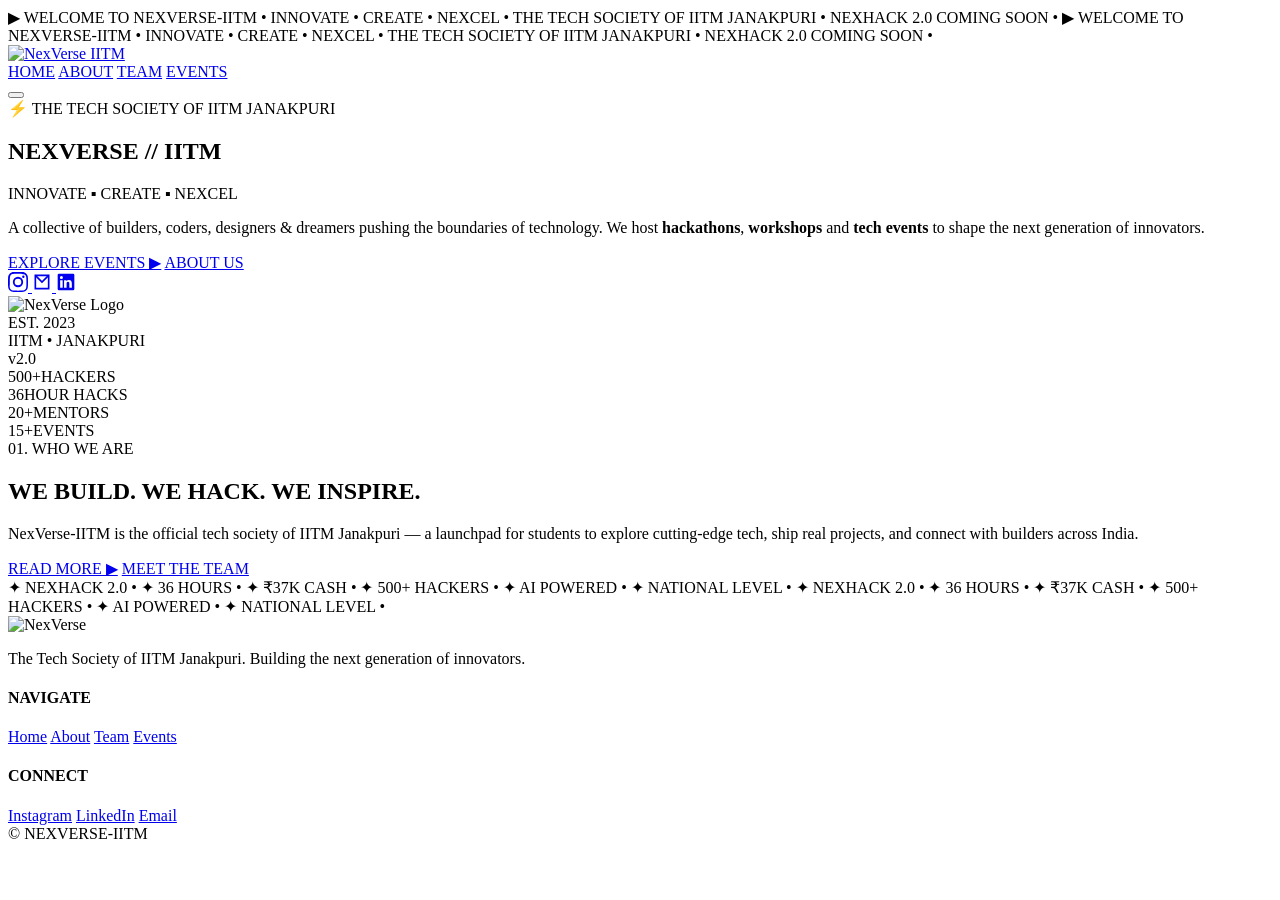
==== index.html @ a56955b2 "Add files via upload" ====
<!DOCTYPE html>
<html lang="en">
<head>
  <meta charset="UTF-8" />
  <meta name="viewport" content="width=device-width, initial-scale=1.0" />
  <title>NexVerse IITM | Innovate. Create. Nexcel.</title>
  <link rel="icon" type="image/jpeg" href="assets/favicon.png">
  <link rel="preconnect" href="https://fonts.googleapis.com">
  <link rel="preconnect" href="https://fonts.gstatic.com" crossorigin>
  <link href="https://fonts.googleapis.com/css2?family=Press+Start+2P&family=VT323&family=Space+Grotesk:wght@400;500;600;700&display=swap" rel="stylesheet">
  <link rel="stylesheet" href="css/style.css" />
</head>
<body>
  <!-- Top ticker -->
  <div class="ticker-bar">
    <div class="ticker-track">
      <span>▶ WELCOME TO NEXVERSE-IITM • INNOVATE • CREATE • NEXCEL • THE TECH SOCIETY OF IITM JANAKPURI • NEXHACK 2.0 COMING SOON • ▶ WELCOME TO NEXVERSE-IITM • INNOVATE • CREATE • NEXCEL • THE TECH SOCIETY OF IITM JANAKPURI • NEXHACK 2.0 COMING SOON •</span>
    </div>
  </div>

  <!-- Header / Nav -->
  <header class="site-header">
    <a href="index.html" class="logo-link">
      <img src="assets/logo.jpg" alt="NexVerse IITM" class="logo-img" />
    </a>
    <nav class="main-nav" id="mainNav">
      <a href="index.html" class="nav-link active">HOME</a>
      <a href="about.html" class="nav-link">ABOUT</a>
      <a href="team.html" class="nav-link">TEAM</a>
      <a href="events.html" class="nav-link">EVENTS</a>
    </nav>
    <button class="nav-toggle" id="navToggle" aria-label="Toggle menu">
      <span></span><span></span><span></span>
    </button>
  </header>

  <!-- HERO -->
  <section class="hero">
    <div class="pixel-grid"></div>
    <div class="hero-content">
      <div class="hero-badge">⚡ THE TECH SOCIETY OF IITM JANAKPURI</div>
      <h1 class="hero-title">
        <span class="glitch" data-text="NEXVERSE">NEXVERSE</span>
        <span class="hero-title-sub">// IITM</span>
      </h1>
      <p class="hero-tagline">INNOVATE <span class="dot-sep">▪</span> CREATE <span class="dot-sep">▪</span> NEXCEL</p>
      <p class="hero-desc">
        A collective of builders, coders, designers &amp; dreamers pushing the boundaries of technology.
        We host <strong>hackathons</strong>, <strong>workshops</strong> and <strong>tech events</strong> to shape the next generation of innovators.
      </p>
      <div class="hero-cta">
        <a href="events.html" class="btn btn-primary">EXPLORE EVENTS ▶</a>
        <a href="about.html" class="btn btn-ghost">ABOUT US</a>
      </div>
      <div class="hero-socials">
        <a href="https://www.instagram.com/nexverse_iitm/" target="_blank" rel="noopener" aria-label="Instagram">
          <svg viewBox="0 0 24 24" width="20" height="20" fill="currentColor"><path d="M12 2.2c3.2 0 3.6 0 4.8.1 1.2.1 1.9.2 2.3.4.6.2 1 .5 1.5 1s.8.9 1 1.5c.2.4.3 1.1.4 2.3.1 1.2.1 1.6.1 4.8s0 3.6-.1 4.8c-.1 1.2-.2 1.9-.4 2.3-.2.6-.5 1-1 1.5s-.9.8-1.5 1c-.4.2-1.1.3-2.3.4-1.2.1-1.6.1-4.8.1s-3.6 0-4.8-.1c-1.2-.1-1.9-.2-2.3-.4-.6-.2-1-.5-1.5-1s-.8-.9-1-1.5c-.2-.4-.3-1.1-.4-2.3C2.2 15.6 2.2 15.2 2.2 12s0-3.6.1-4.8c.1-1.2.2-1.9.4-2.3.2-.6.5-1 1-1.5s.9-.8 1.5-1c.4-.2 1.1-.3 2.3-.4C8.4 2.2 8.8 2.2 12 2.2M12 0C8.7 0 8.3 0 7.1.1 5.8.1 5 .3 4.2.6c-.8.3-1.5.7-2.2 1.4S.9 3.4.6 4.2C.3 5 .1 5.8.1 7.1 0 8.3 0 8.7 0 12s0 3.7.1 4.9c0 1.3.2 2.1.5 2.9.3.8.7 1.5 1.4 2.2.7.7 1.4 1.1 2.2 1.4.8.3 1.6.5 2.9.5C8.3 24 8.7 24 12 24s3.7 0 4.9-.1c1.3 0 2.1-.2 2.9-.5.8-.3 1.5-.7 2.2-1.4.7-.7 1.1-1.4 1.4-2.2.3-.8.5-1.6.5-2.9.1-1.2.1-1.6.1-4.9s0-3.7-.1-4.9c0-1.3-.2-2.1-.5-2.9-.3-.8-.7-1.5-1.4-2.2-.7-.7-1.4-1.1-2.2-1.4-.8-.3-1.6-.5-2.9-.5C15.7 0 15.3 0 12 0zm0 5.8a6.2 6.2 0 100 12.4 6.2 6.2 0 000-12.4zM12 16a4 4 0 110-8 4 4 0 010 8zm6.4-11.8a1.4 1.4 0 100 2.9 1.4 1.4 0 000-2.9z"/></svg>
        </a>
        <a href="mailto:nexverse.iitm@gmail.com" aria-label="Email">
          <svg viewBox="0 0 24 24" width="20" height="20" fill="none" stroke="currentColor" stroke-width="2"><path d="M4 4h16v16H4z"/><path d="M4 4l8 8 8-8"/></svg>
        </a>
        <a href="https://www.linkedin.com/in/geek-room-iitm/" target="_blank" rel="noopener" aria-label="LinkedIn">
          <svg viewBox="0 0 24 24" width="20" height="20" fill="currentColor"><path d="M20.5 2h-17A1.5 1.5 0 002 3.5v17A1.5 1.5 0 003.5 22h17a1.5 1.5 0 001.5-1.5v-17A1.5 1.5 0 0020.5 2zM8 19H5v-9h3zM6.5 8.3A1.8 1.8 0 118.3 6.5 1.8 1.8 0 016.5 8.3zM19 19h-3v-4.7c0-1.1 0-2.6-1.6-2.6S12.7 13 12.7 14.2V19h-3v-9h2.9v1.2A3.2 3.2 0 0115.4 9.7c3 0 3.6 2 3.6 4.6z"/></svg>
        </a>
      </div>
    </div>
    <div class="hero-visual">
      <div class="logo-card">
        <img src="assets/logo.jpg" alt="NexVerse Logo" />
      </div>
      <div class="floating-badge badge-pink">EST. 2023</div>
      <div class="floating-badge badge-cyan">IITM • JANAKPURI</div>
      <div class="floating-badge badge-yellow">v2.0</div>
    </div>
  </section>

  <!-- Stats strip -->
  <section class="stats-strip">
    <div class="stat"><span class="stat-num pink">500+</span><span class="stat-label">HACKERS</span></div>
    <div class="stat"><span class="stat-num cyan">36</span><span class="stat-label">HOUR HACKS</span></div>
    <div class="stat"><span class="stat-num yellow">20+</span><span class="stat-label">MENTORS</span></div>
    <div class="stat"><span class="stat-num green">15+</span><span class="stat-label">EVENTS</span></div>
  </section>

  <!-- Quick About -->
  <section class="section">
    <div class="section-tag">01. WHO WE ARE</div>
    <h2 class="section-title">WE BUILD. <span class="pink">WE HACK.</span> WE INSPIRE.</h2>
    <p class="section-desc">
      NexVerse-IITM is the official tech society of IITM Janakpuri — a launchpad for students to explore
      cutting-edge tech, ship real projects, and connect with builders across India.
    </p>
    <div class="cta-row">
      <a href="about.html" class="btn btn-primary">READ MORE ▶</a>
      <a href="team.html" class="btn btn-ghost">MEET THE TEAM</a>
    </div>
  </section>

  <!-- Marquee -->
  <div class="marquee">
    <div class="marquee-track">
      <span>✦ NEXHACK 2.0 • ✦ 36 HOURS • ✦ ₹37K CASH • ✦ 500+ HACKERS • ✦ AI POWERED • ✦ NATIONAL LEVEL • ✦ NEXHACK 2.0 • ✦ 36 HOURS • ✦ ₹37K CASH • ✦ 500+ HACKERS • ✦ AI POWERED • ✦ NATIONAL LEVEL •</span>
    </div>
  </div>

  <!-- Footer -->
  <footer class="site-footer">
    <div class="footer-grid">
      <div>
        <img src="assets/logo.jpg" alt="NexVerse" class="footer-logo"/>
        <p>The Tech Society of IITM Janakpuri. Building the next generation of innovators.</p>
      </div>
      <div>
        <h4>NAVIGATE</h4>
        <a href="index.html">Home</a>
        <a href="about.html">About</a>
        <a href="team.html">Team</a>
        <a href="events.html">Events</a>
      </div>
      <div>
        <h4>CONNECT</h4>
        <a href="https://www.instagram.com/nexverse_iitm/" target="_blank">Instagram</a>
        <a href="https://www.linkedin.com/in/geek-room-iitm/" target="_blank">LinkedIn</a>
        <a href="mailto:nexverse.iitm@gmail.com">Email</a>
      </div>
    </div>
    <div class="footer-bottom">© <span id="year"></span> NEXVERSE-IITM</div>
  </footer>

  <script src="js/script.js"></script>
</body>
</html>
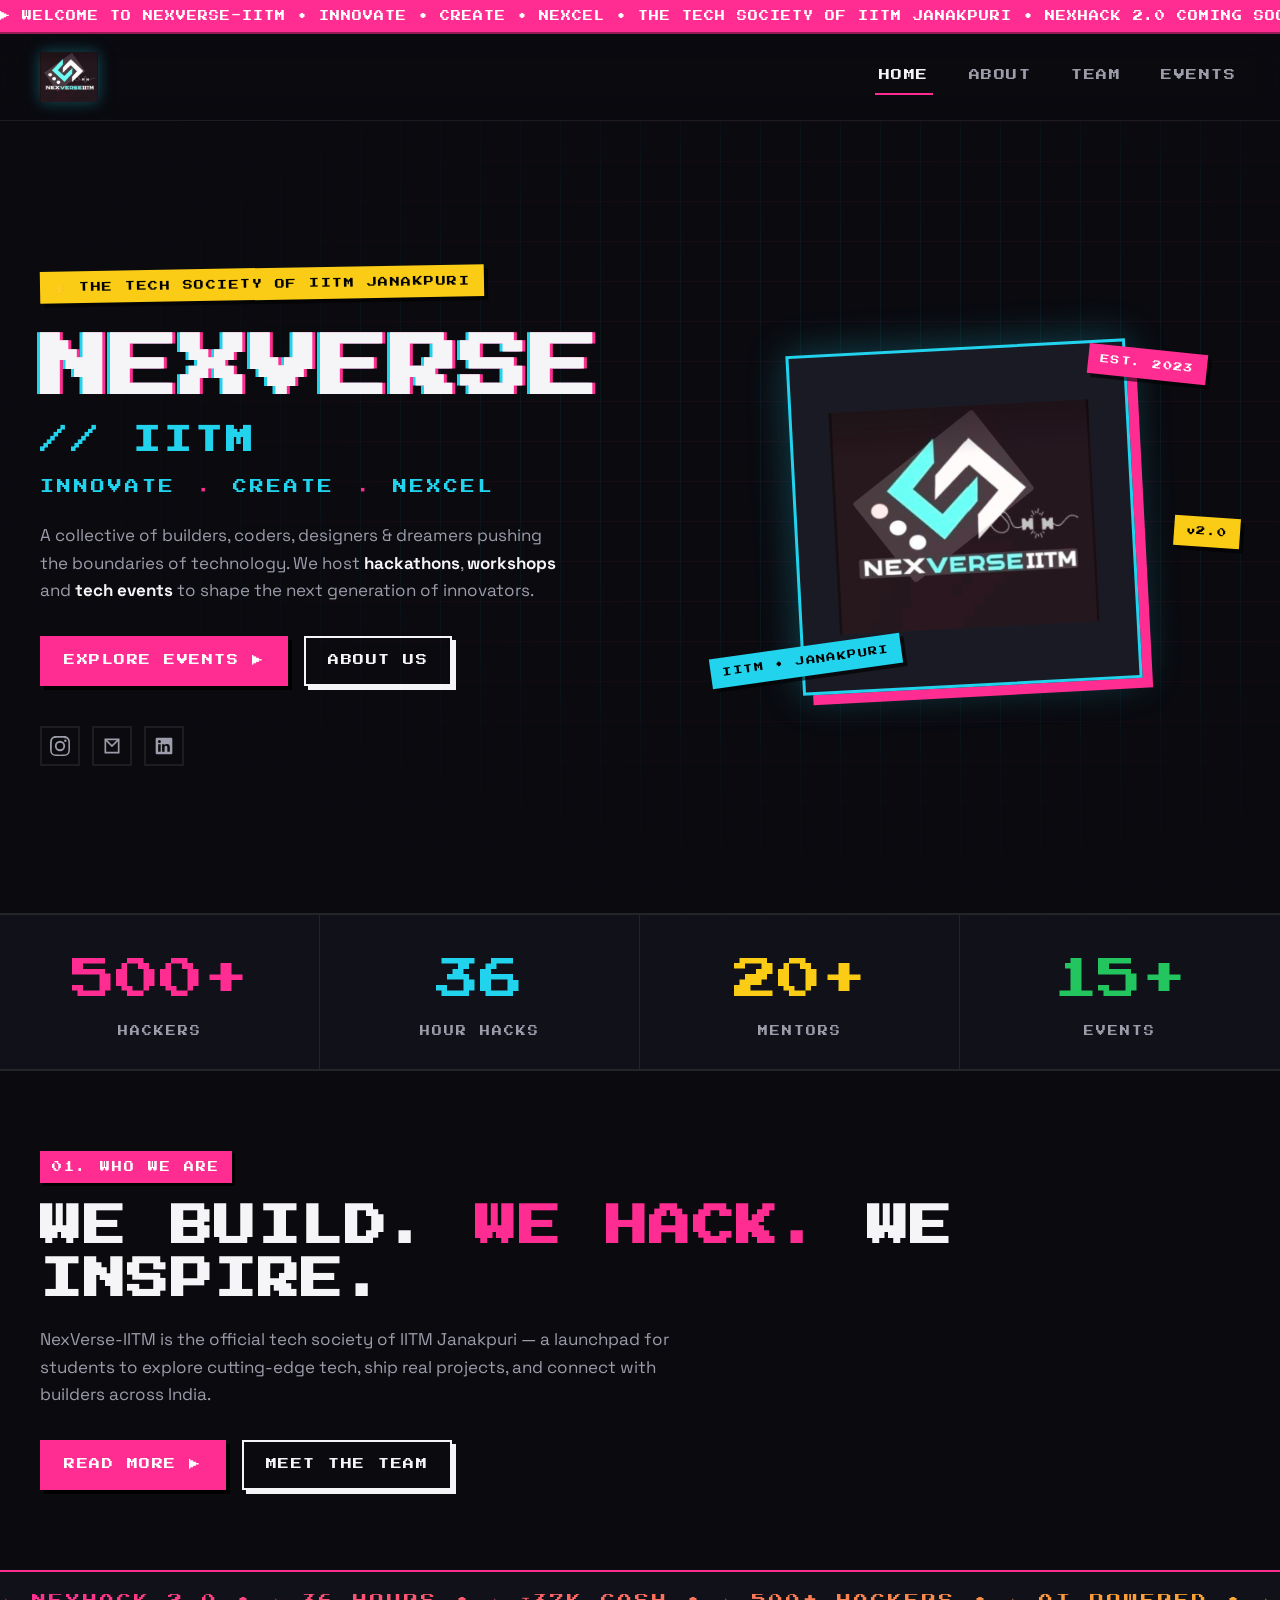
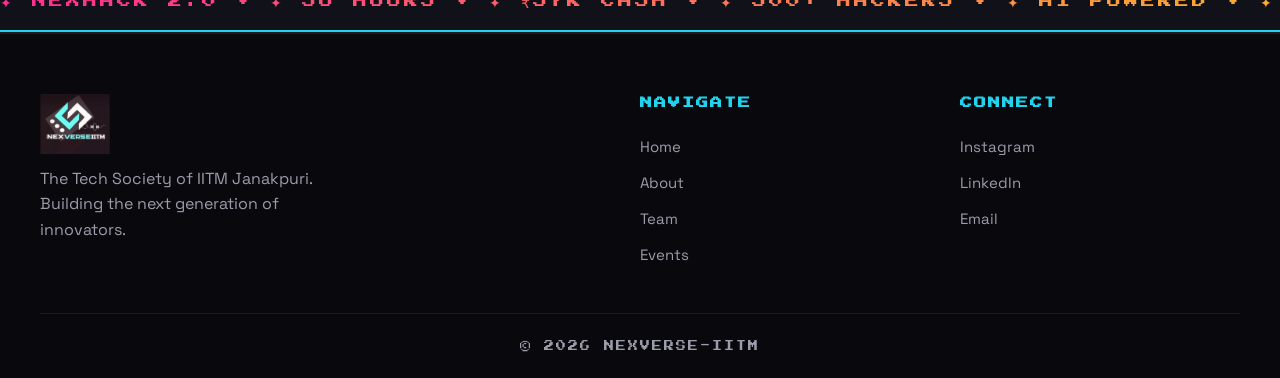
==== commit b84a2f09: "Add files via upload" ====
--- a/index.html
+++ b/index.html
@@ -3,16 +3,17 @@
 <head>
   <meta charset="UTF-8" />
   <meta name="viewport" content="width=device-width, initial-scale=1.0" />
-  <title>NexVerse IITM | Innovate. Create. Nexcel.</title>
-  <link rel="icon" type="image/jpeg" href="assets/favicon.png">
+  <title>NexVerse IITM | Innovate. Create. Nexcel.</title>
+  <meta name="description" content="NexVerse-IITM — the official tech society of IITM Janakpuri. Hackathons, workshops and tech events shaping the next generation of innovators." />
+  <link rel="icon" type="image/png" href="assets/favicon.png">
   <link rel="preconnect" href="https://fonts.googleapis.com">
   <link rel="preconnect" href="https://fonts.gstatic.com" crossorigin>
-  <link href="https://fonts.googleapis.com/css2?family=Press+Start+2P&family=VT323&family=Space+Grotesk:wght@400;500;600;700&display=swap" rel="stylesheet">
+  <link href="https://fonts.googleapis.com/css2?family=Press+Start+2P&family=Space+Grotesk:wght@400;500;600;700&display=swap" rel="stylesheet">
   <link rel="stylesheet" href="css/style.css" />
 </head>
 <body>
   <!-- Top ticker -->
-  <div class="ticker-bar">
+  <div class="ticker-bar" aria-hidden="true">
     <div class="ticker-track">
       <span>▶ WELCOME TO NEXVERSE-IITM • INNOVATE • CREATE • NEXCEL • THE TECH SOCIETY OF IITM JANAKPURI • NEXHACK 2.0 COMING SOON • ▶ WELCOME TO NEXVERSE-IITM • INNOVATE • CREATE • NEXCEL • THE TECH SOCIETY OF IITM JANAKPURI • NEXHACK 2.0 COMING SOON •</span>
     </div>
@@ -29,7 +30,7 @@
       <a href="team.html" class="nav-link">TEAM</a>
       <a href="events.html" class="nav-link">EVENTS</a>
     </nav>
-    <button class="nav-toggle" id="navToggle" aria-label="Toggle menu">
+    <button class="nav-toggle" id="navToggle" aria-label="Toggle menu" aria-expanded="false" aria-controls="mainNav">
       <span></span><span></span><span></span>
     </button>
   </header>
@@ -76,10 +77,10 @@
 
   <!-- Stats strip -->
   <section class="stats-strip">
-    <div class="stat"><span class="stat-num pink">500+</span><span class="stat-label">HACKERS</span></div>
-    <div class="stat"><span class="stat-num cyan">36</span><span class="stat-label">HOUR HACKS</span></div>
-    <div class="stat"><span class="stat-num yellow">20+</span><span class="stat-label">MENTORS</span></div>
-    <div class="stat"><span class="stat-num green">15+</span><span class="stat-label">EVENTS</span></div>
+    <div class="stat"><span class="stat-num pink" data-count="500" data-suffix="+">500+</span><span class="stat-label">HACKERS</span></div>
+    <div class="stat"><span class="stat-num cyan" data-count="36">36</span><span class="stat-label">HOUR HACKS</span></div>
+    <div class="stat"><span class="stat-num yellow" data-count="20" data-suffix="+">20+</span><span class="stat-label">MENTORS</span></div>
+    <div class="stat"><span class="stat-num green" data-count="15" data-suffix="+">15+</span><span class="stat-label">EVENTS</span></div>
   </section>
 
   <!-- Quick About -->
@@ -97,7 +98,7 @@
   </section>
 
   <!-- Marquee -->
-  <div class="marquee">
+  <div class="marquee" aria-hidden="true">
     <div class="marquee-track">
       <span>✦ NEXHACK 2.0 • ✦ 36 HOURS • ✦ ₹37K CASH • ✦ 500+ HACKERS • ✦ AI POWERED • ✦ NATIONAL LEVEL • ✦ NEXHACK 2.0 • ✦ 36 HOURS • ✦ ₹37K CASH • ✦ 500+ HACKERS • ✦ AI POWERED • ✦ NATIONAL LEVEL •</span>
     </div>
--- a/css/style.css
+++ b/css/style.css
@@ -0,0 +1,539 @@
+/* ============ NEXVERSE-IITM SITE ============ */
+:root {
+  --bg: #0a0a0f;
+  --bg-2: #111119;
+  --bg-alt: #08080d;
+  --fg: #f5f5f7;
+  --muted: #9c9caa;
+  --pink: #ff2d92;
+  --cyan: #22d3ee;
+  --purple: #a855f7;
+  --yellow: #facc15;
+  --green: #22c55e;
+  --border: rgba(255,255,255,0.08);
+  --pixel-font: 'Press Start 2P', monospace;
+  --mono-font: 'VT323', monospace;
+  --sans: 'Space Grotesk', system-ui, sans-serif;
+}
+
+* { box-sizing: border-box; }
+html, body { margin: 0; padding: 0; }
+body {
+  background: var(--bg);
+  color: var(--fg);
+  font-family: var(--sans);
+  line-height: 1.6;
+  overflow-x: hidden;
+  cursor: crosshair;
+}
+
+a { color: inherit; text-decoration: none; }
+img { max-width: 100%; display: block; }
+
+::selection { background: var(--pink); color: #fff; }
+
+/* Scrollbar */
+::-webkit-scrollbar { width: 10px; height: 10px; }
+::-webkit-scrollbar-track { background: var(--bg-alt); }
+::-webkit-scrollbar-thumb { background: linear-gradient(180deg, var(--pink), var(--cyan)); border-radius: 0; }
+
+/* ================= TICKER ================= */
+.ticker-bar {
+  background: var(--pink);
+  color: #fff;
+  padding: 8px 0;
+  font-family: var(--pixel-font);
+  font-size: 10px;
+  letter-spacing: 1px;
+  overflow: hidden;
+  border-bottom: 2px solid rgba(0,0,0,0.4);
+  position: relative;
+  z-index: 60;
+}
+.ticker-track { white-space: nowrap; animation: ticker 28s linear infinite; }
+.ticker-track span { padding-right: 40px; }
+@keyframes ticker { from { transform: translateX(0);} to { transform: translateX(-50%);} }
+
+/* ================= HEADER ================= */
+.site-header {
+  position: sticky; top: 0; z-index: 50;
+  display: flex; align-items: center; justify-content: space-between;
+  padding: 14px 40px;
+  background: rgba(10,10,15,0.6);
+  backdrop-filter: blur(14px);
+  border-bottom: 1px solid var(--border);
+  transition: background 0.3s, box-shadow 0.3s;
+}
+.site-header.scrolled { background: rgba(10,10,15,0.92); box-shadow: 0 4px 24px rgba(0,0,0,0.4); }
+.logo-link { display: flex; align-items: center; }
+.logo-img { width: 58px; height: 58px; object-fit: contain; filter: drop-shadow(0 0 8px rgba(34,211,238,0.35)); transition: transform 0.3s; }
+.logo-link:hover .logo-img { transform: rotate(-5deg) scale(1.05); }
+
+.main-nav { display: flex; gap: 32px; }
+.nav-link {
+  font-family: var(--pixel-font);
+  font-size: 11px;
+  letter-spacing: 1.5px;
+  color: var(--muted);
+  padding: 8px 4px;
+  border-bottom: 2px solid transparent;
+  transition: color 0.2s, border-color 0.2s, transform 0.2s;
+}
+.nav-link:hover { color: var(--cyan); transform: translateY(-2px); }
+.nav-link.active { color: var(--fg); border-bottom-color: var(--pink); }
+
+.nav-toggle { display: none; background: none; border: none; padding: 8px; cursor: pointer; }
+.nav-toggle span { display: block; width: 24px; height: 2px; background: var(--fg); margin: 5px 0; transition: transform 0.3s, opacity 0.3s; }
+.nav-toggle.active span:nth-child(1) { transform: translateY(7px) rotate(45deg); }
+.nav-toggle.active span:nth-child(2) { opacity: 0; }
+.nav-toggle.active span:nth-child(3) { transform: translateY(-7px) rotate(-45deg); }
+
+/* ================= HERO ================= */
+.hero {
+  position: relative;
+  min-height: 88vh;
+  padding: 60px 40px;
+  display: grid;
+  grid-template-columns: 1.1fr 1fr;
+  gap: 40px;
+  align-items: center;
+  overflow: hidden;
+}
+.pixel-grid {
+  position: absolute; inset: 0;
+  background-image:
+    linear-gradient(rgba(255,45,146,0.06) 1px, transparent 1px),
+    linear-gradient(90deg, rgba(34,211,238,0.06) 1px, transparent 1px);
+  background-size: 40px 40px;
+  mask-image: radial-gradient(ellipse at 70% 40%, black 30%, transparent 75%);
+  pointer-events: none;
+  animation: gridMove 30s linear infinite;
+}
+@keyframes gridMove { from { background-position: 0 0; } to { background-position: 40px 40px; } }
+
+.hero-content { position: relative; z-index: 2; }
+.hero-badge {
+  display: inline-block;
+  padding: 8px 14px;
+  background: var(--yellow);
+  color: #000;
+  font-family: var(--pixel-font);
+  font-size: 10px;
+  letter-spacing: 1.5px;
+  margin-bottom: 30px;
+  box-shadow: 4px 4px 0 rgba(0,0,0,0.6);
+  transform: rotate(-1deg);
+}
+.hero-title { font-family: var(--pixel-font); font-size: clamp(32px, 6vw, 68px); line-height: 1.15; margin: 0 0 12px; letter-spacing: 2px; }
+.hero-title .hero-title-sub { display: block; font-size: 0.4em; color: var(--cyan); margin-top: 16px; letter-spacing: 4px; }
+.glitch {
+  position: relative;
+  color: var(--fg);
+  text-shadow: 3px 0 var(--pink), -3px 0 var(--cyan);
+  animation: glitchShift 4s infinite steps(1);
+}
+@keyframes glitchShift {
+  0%, 92%, 100% { text-shadow: 3px 0 var(--pink), -3px 0 var(--cyan); }
+  93% { text-shadow: -3px 0 var(--pink), 3px 0 var(--cyan); }
+  94% { text-shadow: 5px 0 var(--pink), -5px 0 var(--cyan); }
+  95% { text-shadow: 0 0 var(--pink), 0 0 var(--cyan); }
+}
+
+.hero-tagline {
+  font-family: var(--pixel-font);
+  font-size: 14px;
+  color: var(--cyan);
+  letter-spacing: 3px;
+  margin: 20px 0 24px;
+}
+.dot-sep { color: var(--pink); margin: 0 6px; }
+.hero-desc { font-size: 17px; color: var(--muted); max-width: 520px; margin-bottom: 32px; }
+.hero-desc strong { color: var(--fg); }
+
+.hero-cta { display: flex; gap: 16px; flex-wrap: wrap; margin-bottom: 40px; }
+
+.btn {
+  display: inline-block;
+  padding: 14px 22px;
+  font-family: var(--pixel-font);
+  font-size: 11px;
+  letter-spacing: 1.5px;
+  border: 2px solid var(--fg);
+  background: transparent;
+  color: var(--fg);
+  cursor: pointer;
+  box-shadow: 4px 4px 0 var(--fg);
+  transition: transform 0.15s ease, box-shadow 0.15s ease, background 0.2s, color 0.2s;
+}
+.btn:hover { transform: translate(-2px,-2px); box-shadow: 6px 6px 0 var(--pink); }
+.btn:active { transform: translate(2px,2px); box-shadow: 0 0 0 var(--fg); }
+.btn-primary { background: var(--pink); color: #fff; border-color: var(--pink); box-shadow: 4px 4px 0 #000; }
+.btn-primary:hover { background: #ff5aac; box-shadow: 6px 6px 0 var(--cyan); }
+.btn-ghost { background: transparent; }
+.btn-mini { padding: 8px 12px; font-size: 9px; box-shadow: 3px 3px 0 var(--fg); }
+
+.hero-socials { display: flex; gap: 12px; }
+.hero-socials a {
+  width: 40px; height: 40px;
+  display: grid; place-items: center;
+  border: 2px solid var(--border);
+  color: var(--muted);
+  transition: color 0.2s, border-color 0.2s, transform 0.2s;
+}
+.hero-socials a:hover { color: var(--pink); border-color: var(--pink); transform: translateY(-3px); }
+
+/* Hero Visual */
+.hero-visual { position: relative; z-index: 2; display: grid; place-items: center; min-height: 420px; }
+.logo-card {
+  position: relative;
+  width: 340px; height: 340px;
+  background: #1a1a24;
+  border: 3px solid var(--cyan);
+  box-shadow: 10px 10px 0 var(--pink), 0 0 40px rgba(34,211,238,0.3);
+  display: grid; place-items: center;
+  animation: floaty 6s ease-in-out infinite;
+  transform: rotate(-3deg);
+}
+.logo-card img { width: 78%; height: 78%; object-fit: contain; }
+@keyframes floaty { 0%, 100% { transform: rotate(-3deg) translateY(0); } 50% { transform: rotate(-3deg) translateY(-14px); } }
+
+.floating-badge {
+  position: absolute;
+  padding: 8px 12px;
+  font-family: var(--pixel-font);
+  font-size: 9px;
+  letter-spacing: 1.5px;
+  color: #000;
+  box-shadow: 4px 4px 0 rgba(0,0,0,0.6);
+  animation: floatyBadge 4s ease-in-out infinite;
+}
+.badge-pink { background: var(--pink); color: #fff; top: 10%; right: 6%; transform: rotate(6deg); }
+.badge-cyan { background: var(--cyan); bottom: 12%; left: 4%; transform: rotate(-8deg); animation-delay: 1s; }
+.badge-yellow { background: var(--yellow); top: 50%; right: 0; transform: rotate(4deg); animation-delay: 2s; }
+@keyframes floatyBadge { 0%,100% { transform-origin: center; } 50% { translate: 0 -8px; } }
+
+/* ================= STATS STRIP ================= */
+.stats-strip {
+  display: grid;
+  grid-template-columns: repeat(4, 1fr);
+  background: var(--bg-2);
+  border-top: 2px solid var(--border);
+  border-bottom: 2px solid var(--border);
+}
+.stat {
+  padding: 30px 20px;
+  text-align: center;
+  border-right: 1px solid var(--border);
+  opacity: 0;
+  transform: translateY(20px);
+  transition: opacity 0.6s, transform 0.6s;
+}
+.stat.in-view { opacity: 1; transform: none; }
+.stat:last-child { border-right: none; }
+.stat-num { display: block; font-family: var(--pixel-font); font-size: clamp(28px, 4vw, 44px); margin-bottom: 8px; }
+.stat-label { display: block; font-family: var(--pixel-font); font-size: 10px; letter-spacing: 2px; color: var(--muted); }
+
+.pink { color: var(--pink); }
+.cyan { color: var(--cyan); }
+.yellow { color: var(--yellow); }
+.green { color: var(--green); }
+.purple { color: var(--purple); }
+
+.pink-bg { background: var(--pink); color: #fff; }
+.cyan-bg { background: var(--cyan); color: #000; }
+.yellow-bg { background: var(--yellow); color: #000; }
+.green-bg { background: var(--green); color: #000; }
+
+/* ================= SECTIONS ================= */
+.section {
+  padding: 80px 40px;
+  max-width: 1280px;
+  margin: 0 auto;
+  position: relative;
+  opacity: 0;
+  transform: translateY(30px);
+  transition: opacity 0.7s ease, transform 0.7s ease;
+}
+.section.in-view { opacity: 1; transform: none; }
+.section.alt-bg { background: var(--bg-2); max-width: 100%; padding: 80px 40px; }
+.section.alt-bg > .section-title, .section.alt-bg > .section-tag, .section.alt-bg > .section-desc { max-width: 1200px; margin-left: auto; margin-right: auto; }
+
+.section-tag {
+  display: inline-block;
+  font-family: var(--pixel-font);
+  font-size: 10px;
+  letter-spacing: 2px;
+  padding: 8px 12px;
+  background: var(--pink);
+  color: #fff;
+  margin-bottom: 18px;
+  box-shadow: 3px 3px 0 #000;
+}
+.section-title {
+  font-family: var(--pixel-font);
+  font-size: clamp(24px, 3.6vw, 42px);
+  line-height: 1.25;
+  margin: 0 0 20px;
+  letter-spacing: 1.5px;
+}
+.section-desc { color: var(--muted); font-size: 17px; max-width: 640px; margin: 0 0 32px; }
+.cta-row { display: flex; gap: 16px; flex-wrap: wrap; }
+
+/* ================= MARQUEE ================= */
+.marquee {
+  background: var(--bg-2);
+  border-top: 2px solid var(--pink);
+  border-bottom: 2px solid var(--cyan);
+  overflow: hidden;
+  padding: 18px 0;
+  font-family: var(--pixel-font);
+  font-size: 14px;
+  letter-spacing: 3px;
+}
+.marquee-track { white-space: nowrap; animation: ticker 40s linear infinite; }
+.marquee-track span { padding-right: 40px; background: linear-gradient(90deg, var(--pink), var(--yellow), var(--cyan)); -webkit-background-clip: text; background-clip: text; color: transparent; }
+
+/* ================= FOOTER ================= */
+.site-footer { background: var(--bg-alt); padding: 60px 40px 24px; border-top: 2px solid var(--border); }
+.footer-grid { display: grid; grid-template-columns: 2fr 1fr 1fr; gap: 40px; max-width: 1200px; margin: 0 auto 40px; }
+.footer-grid h4 { font-family: var(--pixel-font); font-size: 12px; letter-spacing: 2px; color: var(--cyan); margin: 0 0 16px; }
+.footer-grid a { display: block; padding: 6px 0; color: var(--muted); font-size: 15px; transition: color 0.2s; }
+.footer-grid a:hover { color: var(--pink); }
+.footer-grid p { color: var(--muted); margin: 12px 0; max-width: 320px; }
+.footer-logo { width: 70px; }
+.footer-bottom { text-align: center; padding-top: 24px; border-top: 1px solid var(--border); font-family: var(--pixel-font); font-size: 10px; letter-spacing: 2px; color: var(--muted); }
+
+/* ================= PAGE HERO ================= */
+.page-hero {
+  position: relative;
+  padding: 80px 40px 60px;
+  text-align: center;
+  overflow: hidden;
+  border-bottom: 1px solid var(--border);
+}
+.breadcrumb { font-family: var(--pixel-font); font-size: 10px; letter-spacing: 2px; color: var(--muted); margin-bottom: 20px; position: relative; z-index: 2; }
+.breadcrumb a { color: var(--cyan); }
+.breadcrumb a:hover { color: var(--pink); }
+.page-badge { display: inline-block; padding: 8px 14px; background: var(--cyan); color: #000; font-family: var(--pixel-font); font-size: 10px; letter-spacing: 2px; margin-bottom: 24px; box-shadow: 4px 4px 0 var(--pink); position: relative; z-index: 2; }
+.page-title { font-family: var(--pixel-font); font-size: clamp(30px, 5vw, 58px); margin: 0 0 20px; letter-spacing: 2px; position: relative; z-index: 2; }
+.page-desc { color: var(--muted); font-size: 17px; max-width: 640px; margin: 0 auto; position: relative; z-index: 2; }
+
+/* ================= ABOUT PAGE ================= */
+.about-grid { display: grid; grid-template-columns: 1.2fr 1fr; gap: 60px; align-items: center; }
+.about-text p { color: var(--muted); font-size: 17px; margin-bottom: 18px; }
+.about-text strong { color: var(--fg); }
+.about-visual { position: relative; min-height: 460px; }
+.tilt-card { position: absolute; width: 260px; }
+.tilt-1 { top: 0; left: 0; transform: rotate(-6deg); }
+.tilt-2 { top: 110px; right: 0; transform: rotate(5deg); }
+.tilt-3 { bottom: 0; left: 50px; transform: rotate(-3deg); }
+.tilt-inner {
+  padding: 24px 20px;
+  background: var(--bg-2);
+  border: 3px solid;
+  box-shadow: 8px 8px 0 #000;
+  font-size: 15px;
+  color: var(--fg);
+  line-height: 1.5;
+  transition: transform 0.3s;
+}
+.tilt-card:hover .tilt-inner { transform: translate(-4px, -4px); }
+.tilt-inner strong { font-family: var(--pixel-font); font-size: 11px; letter-spacing: 2px; display: block; margin: 8px 0; }
+.cyan-border { border-color: var(--cyan); }
+.pink-border { border-color: var(--pink); }
+.yellow-border { border-color: var(--yellow); }
+
+/* Pillars */
+.pillar-grid { display: grid; grid-template-columns: repeat(4, 1fr); gap: 20px; max-width: 1200px; margin: 40px auto 0; }
+.pillar-card { background: var(--bg); padding: 28px 22px; border: 3px solid; box-shadow: 6px 6px 0 #000; transition: transform 0.25s, box-shadow 0.25s; }
+.pillar-card:hover { transform: translate(-3px, -3px); box-shadow: 9px 9px 0 var(--pink); }
+.pillar-icon { font-size: 26px; margin-bottom: 12px; color: var(--pink); }
+.pillar-card h3 { font-family: var(--pixel-font); font-size: 13px; letter-spacing: 1.5px; margin: 0 0 12px; }
+.pillar-card p { color: var(--muted); font-size: 15px; margin: 0; }
+.border-pink { border-color: var(--pink); }
+.border-pink .pillar-icon { color: var(--pink); }
+.border-cyan { border-color: var(--cyan); }
+.border-cyan .pillar-icon { color: var(--cyan); }
+.border-yellow { border-color: var(--yellow); }
+.border-yellow .pillar-icon { color: var(--yellow); }
+.border-green { border-color: var(--green); }
+.border-green .pillar-icon { color: var(--green); }
+
+.num-grid { display: grid; grid-template-columns: repeat(4, 1fr); gap: 20px; max-width: 1200px; margin: 40px auto 0; }
+.num-card { background: var(--bg-2); padding: 30px 20px; border: 2px solid var(--border); text-align: center; transition: transform 0.25s, border-color 0.25s; }
+.num-card:hover { transform: translateY(-4px); border-color: var(--pink); }
+
+/* ================= TEAM PAGE ================= */
+.team-grid { display: grid; grid-template-columns: repeat(auto-fill, minmax(220px, 1fr)); gap: 24px; max-width: 1200px; margin: 40px auto 0; }
+.team-grid.two-col { grid-template-columns: repeat(2, minmax(220px, 400px)); justify-content: center; }
+.team-grid.three-col { grid-template-columns: repeat(3, minmax(220px, 340px)); justify-content: center; }
+
+.member-card {
+  background: var(--bg-2);
+  border: 3px solid;
+  padding: 0;
+  box-shadow: 6px 6px 0 #000;
+  transition: transform 0.25s, box-shadow 0.25s;
+  opacity: 0;
+  transform: translateY(20px);
+  overflow: hidden;
+}
+.member-card.in-view { opacity: 1; transform: none; }
+.member-card:hover { transform: translate(-3px, -3px); box-shadow: 9px 9px 0 var(--pink); }
+
+.member-photo-wrap {
+  position: relative;
+  width: 100%;
+  aspect-ratio: 1 / 1;
+  overflow: hidden;
+  border-bottom: 3px solid;
+  background: #1a1a24;
+}
+.member-photo-wrap img {
+  width: 100%; height: 100%;
+  object-fit: cover;
+  object-position: center top;
+  filter: saturate(1.05) contrast(1.05);
+  transition: transform 0.5s ease, filter 0.4s ease;
+  display: block;
+}
+.member-card:hover .member-photo-wrap img { transform: scale(1.06); filter: saturate(1.2) contrast(1.1); }
+.member-scanline {
+  position: absolute; inset: 0;
+  background: repeating-linear-gradient(
+    0deg,
+    rgba(0,0,0,0.15) 0px,
+    rgba(0,0,0,0.15) 1px,
+    transparent 1px,
+    transparent 3px
+  );
+  pointer-events: none;
+  opacity: 0.55;
+  mix-blend-mode: overlay;
+}
+.pink-photo { border-bottom-color: var(--pink); box-shadow: inset 0 -3px 0 var(--pink); }
+.cyan-photo { border-bottom-color: var(--cyan); }
+.yellow-photo { border-bottom-color: var(--yellow); }
+.green-photo { border-bottom-color: var(--green); }
+
+.member-info { padding: 18px 18px 20px; }
+.member-tag { font-family: var(--pixel-font); font-size: 9px; letter-spacing: 1.5px; color: var(--cyan); margin-bottom: 6px; }
+.member-name { font-family: var(--pixel-font); font-size: 13px; letter-spacing: 1px; margin: 0 0 14px; line-height: 1.4; }
+
+/* ================= EVENTS PAGE ================= */
+.featured-event { display: grid; grid-template-columns: 1.1fr 1fr; gap: 60px; align-items: center; }
+.event-badge { display: inline-block; padding: 8px 12px; font-family: var(--pixel-font); font-size: 10px; letter-spacing: 1.5px; margin-bottom: 20px; box-shadow: 3px 3px 0 #000; }
+.event-badge.pink { background: var(--pink); color: #fff; }
+.event-title { font-family: var(--pixel-font); font-size: clamp(32px, 5vw, 58px); margin: 0 0 12px; letter-spacing: 2px; }
+.event-sub { font-family: var(--pixel-font); font-size: 12px; letter-spacing: 2px; color: var(--cyan); margin: 0 0 20px; }
+.event-desc { color: var(--muted); font-size: 17px; margin-bottom: 28px; max-width: 520px; }
+.event-meta { display: grid; grid-template-columns: repeat(2, 1fr); gap: 12px; margin-bottom: 28px; max-width: 480px; }
+.meta-item { border-left: 3px solid var(--pink); padding: 6px 12px; background: var(--bg-2); }
+.meta-label { display: block; font-family: var(--pixel-font); font-size: 9px; letter-spacing: 1.5px; color: var(--muted); margin-bottom: 4px; }
+.meta-val { display: block; font-family: var(--pixel-font); font-size: 13px; color: var(--fg); }
+
+.featured-visual { display: grid; gap: 16px; }
+.prize-card {
+  background: var(--bg-2);
+  border: 3px solid var(--pink);
+  padding: 22px;
+  box-shadow: 8px 8px 0 #000;
+  position: relative;
+  transition: transform 0.25s;
+}
+.prize-card:hover { transform: translate(-4px, -4px); }
+.prize-card.first { border-color: var(--cyan); transform: rotate(-1.5deg); }
+.prize-card.first:hover { transform: rotate(-1.5deg) translate(-4px, -4px); }
+.prize-card.second { border-color: var(--pink); transform: rotate(1deg); }
+.prize-card.second:hover { transform: rotate(1deg) translate(-4px, -4px); }
+.prize-card.third { border-color: var(--yellow); transform: rotate(-0.5deg); }
+.prize-card.third:hover { transform: rotate(-0.5deg) translate(-4px, -4px); }
+.prize-rank { font-size: 26px; margin-bottom: 6px; }
+.prize-place { font-family: var(--pixel-font); font-size: 11px; letter-spacing: 2px; color: var(--muted); }
+.prize-amt { font-family: var(--pixel-font); font-size: 26px; margin: 8px 0 12px; }
+.prize-card ul { margin: 0; padding-left: 18px; color: var(--muted); font-size: 14px; }
+.prize-card ul li { margin-bottom: 4px; }
+
+/* Tracks */
+.track-grid { display: grid; grid-template-columns: repeat(auto-fill, minmax(260px, 1fr)); gap: 20px; max-width: 1200px; margin: 40px auto 0; }
+.track-card { background: var(--bg); padding: 24px; border: 3px solid; box-shadow: 6px 6px 0 #000; transition: transform 0.25s, box-shadow 0.25s; }
+.track-card:hover { transform: translate(-3px, -3px); box-shadow: 9px 9px 0 var(--pink); }
+.track-icon { font-size: 22px; margin-bottom: 10px; }
+.border-pink .track-icon { color: var(--pink); }
+.border-cyan .track-icon { color: var(--cyan); }
+.border-yellow .track-icon { color: var(--yellow); }
+.border-green .track-icon { color: var(--green); }
+.track-card h3 { font-family: var(--pixel-font); font-size: 12px; letter-spacing: 1.5px; margin: 0 0 12px; line-height: 1.5; }
+.track-card p { color: var(--muted); font-size: 14px; margin: 0 0 14px; }
+.tags { display: flex; flex-wrap: wrap; gap: 6px; }
+.tags span { font-family: var(--pixel-font); font-size: 9px; padding: 4px 8px; background: var(--bg-2); border: 1px solid var(--border); }
+
+/* Timeline */
+.timeline { max-width: 900px; margin: 40px auto 0; position: relative; }
+.timeline::before { content: ''; position: absolute; left: 32px; top: 0; bottom: 0; width: 3px; background: linear-gradient(180deg, var(--pink), var(--cyan), var(--yellow), var(--green)); }
+.tl-item { display: grid; grid-template-columns: 80px 1fr; gap: 20px; margin-bottom: 30px; position: relative; opacity: 0; transform: translateX(-20px); transition: opacity 0.5s, transform 0.5s; }
+.tl-item.in-view { opacity: 1; transform: none; }
+.tl-marker { width: 68px; height: 68px; display: grid; place-items: center; font-family: var(--pixel-font); font-size: 18px; box-shadow: 4px 4px 0 #000; }
+.tl-card { background: var(--bg-2); border: 3px solid; padding: 24px; box-shadow: 6px 6px 0 #000; }
+.tl-tag { font-family: var(--pixel-font); font-size: 10px; letter-spacing: 1.5px; color: var(--cyan); margin-bottom: 10px; }
+.tl-card h3 { font-family: var(--pixel-font); font-size: 14px; letter-spacing: 1px; margin: 0 0 12px; }
+.tl-card p { color: var(--muted); font-size: 15px; margin: 0; }
+
+/* Past Events */
+.past-grid { display: grid; grid-template-columns: repeat(auto-fill, minmax(260px, 1fr)); gap: 24px; max-width: 1200px; margin: 40px auto 0; }
+.past-card { background: var(--bg); padding: 24px; border: 3px solid; box-shadow: 6px 6px 0 #000; transition: transform 0.25s; }
+.past-card:hover { transform: translate(-3px, -3px); }
+.past-year { font-family: var(--pixel-font); font-size: 11px; letter-spacing: 2px; color: var(--muted); margin-bottom: 8px; }
+.past-card h3 { font-family: var(--pixel-font); font-size: 14px; letter-spacing: 1.5px; margin: 0 0 12px; }
+.past-card p { color: var(--muted); font-size: 14px; margin: 0 0 14px; }
+.past-tags { display: flex; gap: 6px; flex-wrap: wrap; }
+.past-tags span { font-family: var(--pixel-font); font-size: 9px; padding: 4px 8px; background: var(--bg-2); border: 1px solid var(--border); }
+
+/* Common Reveal */
+.pillar-card, .track-card, .past-card, .prize-card, .num-card, .featured-info, .featured-visual, .about-visual, .about-text {
+  opacity: 0; transform: translateY(20px); transition: opacity 0.6s, transform 0.6s;
+}
+.in-view { opacity: 1 !important; transform: none !important; }
+
+/* ================= RESPONSIVE ================= */
+@media (max-width: 900px) {
+  .hero { grid-template-columns: 1fr; padding: 40px 20px; }
+  .hero-visual { min-height: 340px; margin-top: 20px; }
+  .logo-card { width: 260px; height: 260px; }
+  .stats-strip { grid-template-columns: repeat(2, 1fr); }
+  .stat:nth-child(2) { border-right: none; }
+  .about-grid, .featured-event { grid-template-columns: 1fr; }
+  .pillar-grid, .num-grid { grid-template-columns: repeat(2, 1fr); }
+  .footer-grid { grid-template-columns: 1fr; }
+  .site-header { padding: 12px 20px; }
+  .section { padding: 60px 20px; }
+  .section.alt-bg { padding: 60px 20px; }
+  .team-grid.two-col, .team-grid.three-col { grid-template-columns: 1fr; }
+
+  .nav-toggle { display: block; }
+  .main-nav {
+    position: absolute;
+    top: 100%; left: 0; right: 0;
+    background: var(--bg-2);
+    flex-direction: column;
+    gap: 0;
+    padding: 0;
+    border-bottom: 1px solid var(--border);
+    max-height: 0;
+    overflow: hidden;
+    transition: max-height 0.3s ease;
+  }
+  .main-nav.open { max-height: 500px; }
+  .main-nav .nav-link { padding: 18px 20px; border-bottom: 1px solid var(--border); }
+}
+@media (max-width: 520px) {
+  .stats-strip { grid-template-columns: 1fr 1fr; }
+  .pillar-grid, .num-grid, .track-grid { grid-template-columns: 1fr; }
+  .event-meta { grid-template-columns: 1fr; }
+  .timeline::before { left: 20px; }
+  .tl-item { grid-template-columns: 50px 1fr; gap: 12px; }
+  .tl-marker { width: 44px; height: 44px; font-size: 13px; }
+  .hero-title { font-size: 34px; }
+  .page-title { font-size: 32px; }
+  .event-title { font-size: 36px; }
+}
